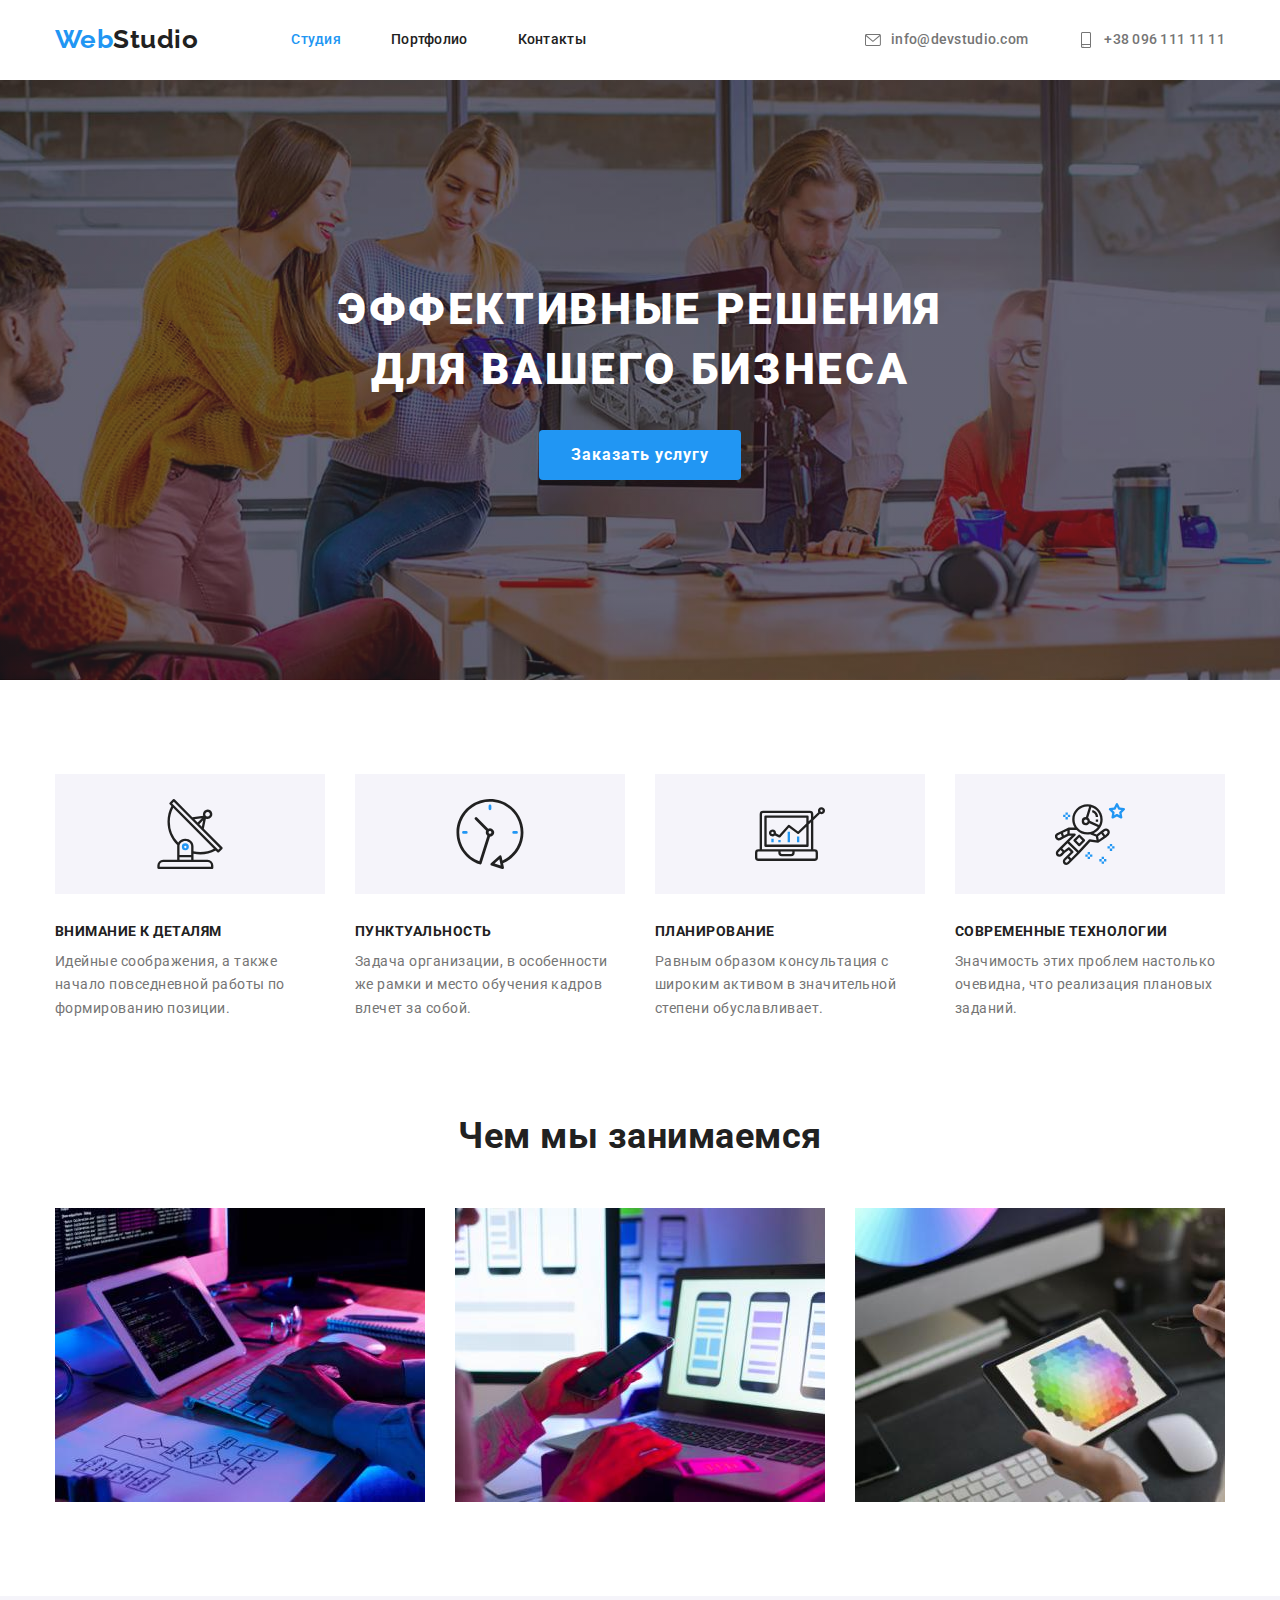
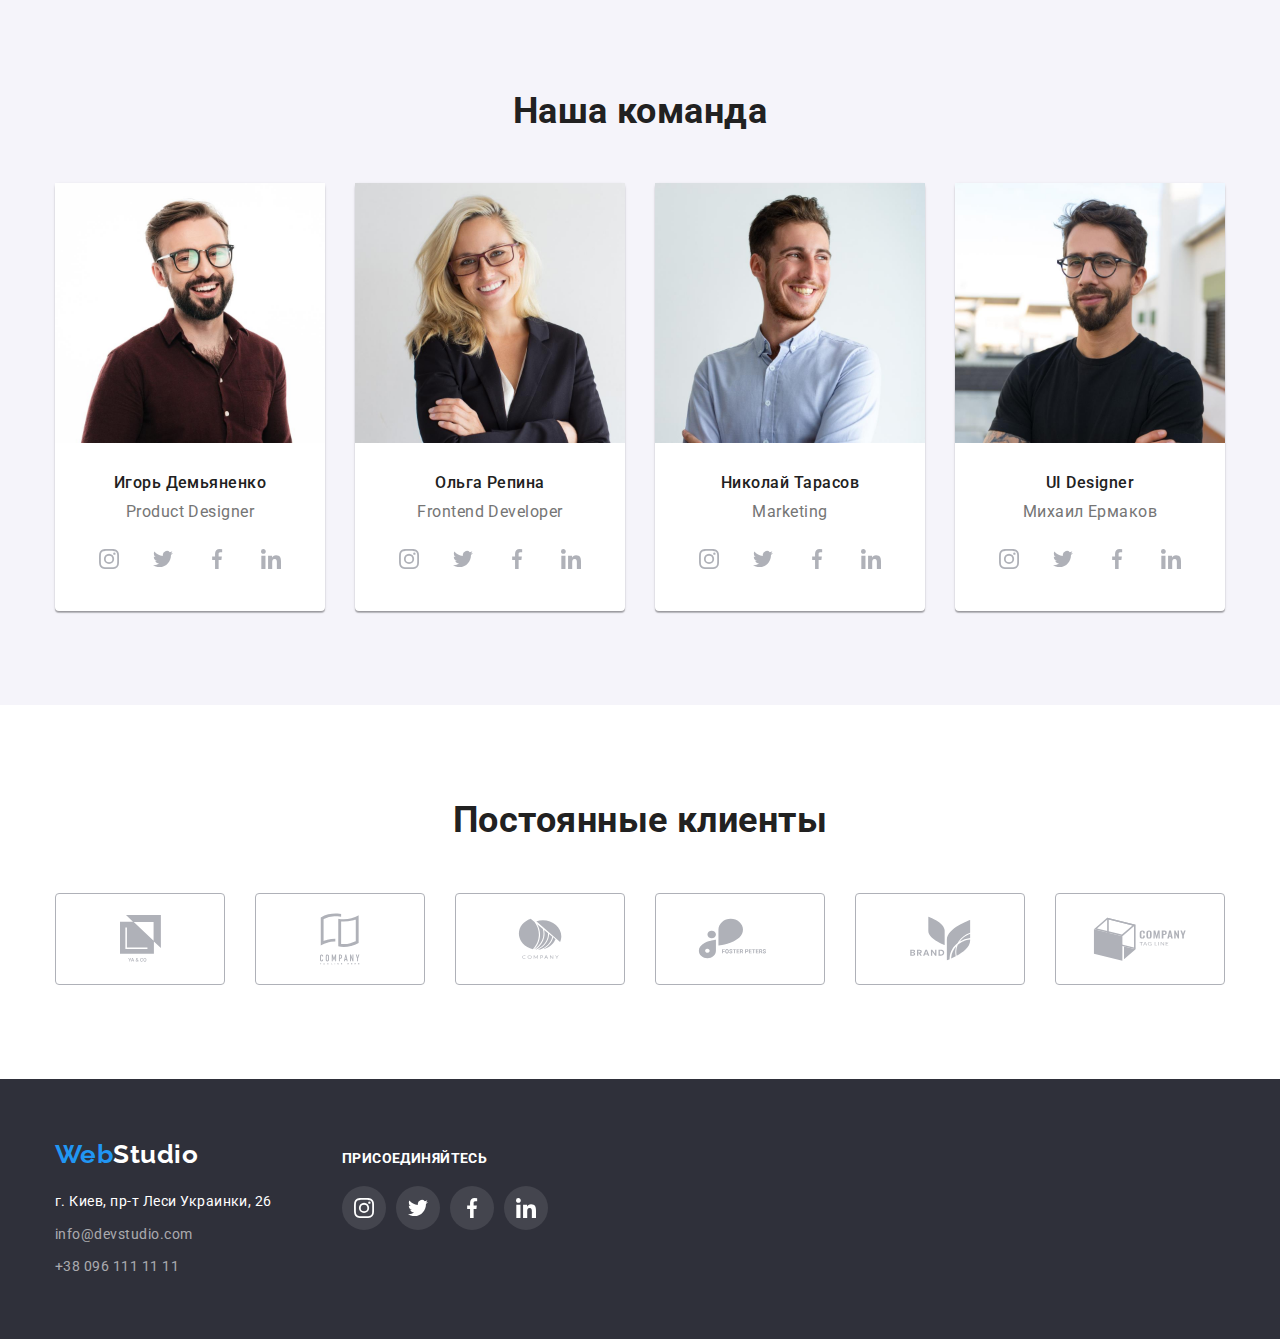
==== index.html @ 6e439dd7 "Added base files from prev. project" ====
<!DOCTYPE html>
<html lang="ru">
  <head>
    <meta charset="UTF-8" />
    <meta http-equiv="X-UA-Compatible" content="IE=edge" />
    <meta name="viewport" content="width=device-width, initial-scale=1.0" />
    <title>Студия</title>
    <link rel="preconnect" href="https://fonts.googleapis.com" />
    <link rel="preconnect" href="https://fonts.gstatic.com" crossorigin />
    <link
      href="https://fonts.googleapis.com/css2?family=Raleway:wght@700&family=Roboto:wght@400;500;700;900&display=swap"
      rel="stylesheet"
    />
    <link
      rel="stylesheet"
      href="https://cdnjs.cloudflare.com/ajax/libs/modern-normalize/1.1.0/modern-normalize.min.css"
    />
    <link rel="stylesheet" href="./css/styles.css" />
  </head>

  <body>
    <header class="header">
      <div class="container">
        <nav class="main-nav">
          <a href="#" class="logo link"><span>Web</span>Studio</a>
          <ul class="site-nav list">
            <li class="item">
              <a href="./index.html" class="current link">Студия</a>
            </li>
            <li class="item">
              <a href="./portfolio.html" class="link">Портфолио</a>
            </li>
            <li class="item"><a href="#" class="link">Контакты</a></li>
          </ul>
        </nav>
        <ul class="contacts list">
          <li class="item">
            <a href="mailto:info@devstudio.com" class="contact link">
              <svg class="icon-contact">
                <use href="./images/sprite.svg#envelope"></use>
              </svg>
              info@devstudio.com</a
            >
          </li>
          <li class="item">
            <a href="tel:+380961111111" class="contact link">
              <svg class="icon-contact">
                <use href="./images/sprite.svg#smartphone"></use>
              </svg>
              +38 096 111 11 11</a
            >
          </li>
        </ul>
      </div>
    </header>

    <main>
      <section class="section hero">
        <div class="overlay">
          <h1 class="section-title">Эффективные решения для вашего бизнеса</h1>
          <button type="button" class="button primary">Заказать услугу</button>
        </div>
      </section>

      <section class="section advantages">
        <div class="container">
          <h2 class="section-title visually-hidden">Наши преимущества</h2>
          <ul class="list">
            <li class="item">
              <div class="icon-bg">
                <svg class="icon-details" width="70" height="70">
                  <use href="./images/sprite.svg#antenna"></use>
                </svg>
              </div>
              <h3 class="title">Внимание к деталям</h3>
              <p class="text">
                Идейные соображения, а также начало повседневной работы по
                формированию позиции.
              </p>
            </li>
            <li class="item">
              <div class="icon-bg">
                <svg class="icon-timing" width="70" height="70">
                  <use href="./images/sprite.svg#clock"></use>
                </svg>
              </div>
              <h3 class="title">Пунктуальность</h3>
              <p class="text">
                Задача организации, в особенности же рамки и место обучения
                кадров влечет за собой.
              </p>
            </li>
            <li class="item">
              <div class="icon-bg">
                <svg class="icon-schedule" width="70" height="70">
                  <use href="./images/sprite.svg#diagram"></use>
                </svg>
              </div>
              <h3 class="title">Планирование</h3>
              <p class="text">
                Равным образом консультация с широким активом в значительной
                степени обуславливает.
              </p>
            </li>
            <li class="item">
              <div class="icon-bg">
                <svg class="icon-tothemoon" width="70" height="70">
                  <use href="./images/sprite.svg#astronaut"></use>
                </svg>
              </div>
              <h3 class="title">Современные технологии</h3>
              <p class="text">
                Значимость этих проблем настолько очевидна, что реализация
                плановых заданий.
              </p>
            </li>
          </ul>
        </div>
      </section>

      <section class="section what-we-do">
        <div class="container">
          <h2 class="section-title">Чем мы занимаемся</h2>
          <ul class="list">
            <li class="item">
              <img
                src="./images/wwd-box1.jpg"
                alt="Программирование"
                width="370"
              />
            </li>
            <li class="item">
              <img
                src="./images/wwd-box2.jpg"
                alt="Прототипирование"
                width="370"
              />
            </li>
            <li class="item">
              <img src="./images/wwd-box3.jpg" alt="Дизайн" width="370" />
            </li>
          </ul>
        </div>
      </section>

      <section class="section our-team">
        <div class="container">
          <h2 class="section-title">Наша команда</h2>
          <ul class="team-cards list">
            <li class="card item">
              <img
                src="./images/team-box1.jpg"
                alt="Игорь"
                width="270"
                class="card-img"
              />
              <div class="card-descr">
                <h3 class="title">Игорь Демьяненко</h3>
                <p class="text">Product Designer</p>
                <ul class="social-links list">
                  <li class="item">
                    <a href="#" class="link" aria-label="Instagram">
                      <svg class="icon-social" width="20" height="20">
                        <use href="./images/sprite.svg#instagram"></use>
                      </svg>
                    </a>
                  </li>
                  <li class="item">
                    <a href="#" class="link" aria-label="Twitter">
                      <svg class="icon-social" width="20" height="20">
                        <use href="./images/sprite.svg#twitter"></use>
                      </svg>
                    </a>
                  </li>
                  <li class="item">
                    <a href="#" class="link" aria-label="Facebook">
                      <svg class="icon-social" width="20" height="20">
                        <use href="./images/sprite.svg#facebook"></use>
                      </svg>
                    </a>
                  </li>
                  <li class="item">
                    <a href="#" class="link" aria-label="Linkedin">
                      <svg class="icon-social" width="20" height="20">
                        <use href="./images/sprite.svg#linkedin"></use>
                      </svg>
                    </a>
                  </li>
                </ul>
              </div>
            </li>
            <li class="card item">
              <img
                src="./images/team-box2.jpg"
                alt="Ольга"
                width="270"
                class="card-img"
              />
              <div class="card-descr">
                <h3 class="title">Ольга Репина</h3>
                <p class="text">Frontend Developer</p>
                <ul class="social-links list">
                  <li class="item">
                    <a href="#" class="link" aria-label="Instagram">
                      <svg class="icon-social" width="20" height="20">
                        <use href="./images/sprite.svg#instagram"></use>
                      </svg>
                    </a>
                  </li>
                  <li class="item">
                    <a href="#" class="link" aria-label="Twitter">
                      <svg class="icon-social" width="20" height="20">
                        <use href="./images/sprite.svg#twitter"></use>
                      </svg>
                    </a>
                  </li>
                  <li class="item">
                    <a href="#" class="link" aria-label="Facebook">
                      <svg class="icon-social" width="20" height="20">
                        <use href="./images/sprite.svg#facebook"></use>
                      </svg>
                    </a>
                  </li>
                  <li class="item">
                    <a href="#" class="link" aria-label="Linkedin">
                      <svg class="icon-social" width="20" height="20">
                        <use href="./images/sprite.svg#linkedin"></use>
                      </svg>
                    </a>
                  </li>
                </ul>
              </div>
            </li>
            <li class="card item">
              <img
                src="./images/team-box3.jpg"
                alt="Николай"
                width="270"
                class="card-img"
              />
              <div class="card-descr">
                <h3 class="title">Николай Тарасов</h3>
                <p class="text">Marketing</p>
                <ul class="social-links list">
                  <li class="item">
                    <a href="#" class="link" aria-label="Instagram">
                      <svg class="icon-social" width="20" height="20">
                        <use href="./images/sprite.svg#instagram"></use>
                      </svg>
                    </a>
                  </li>
                  <li class="item">
                    <a href="#" class="link" aria-label="Twitter">
                      <svg class="icon-social" width="20" height="20">
                        <use href="./images/sprite.svg#twitter"></use>
                      </svg>
                    </a>
                  </li>
                  <li class="item">
                    <a href="#" class="link" aria-label="Facebook">
                      <svg class="icon-social" width="20" height="20">
                        <use href="./images/sprite.svg#facebook"></use>
                      </svg>
                    </a>
                  </li>
                  <li class="item">
                    <a href="#" class="link" aria-label="Linkedin">
                      <svg class="icon-social" width="20" height="20">
                        <use href="./images/sprite.svg#linkedin"></use>
                      </svg>
                    </a>
                  </li>
                </ul>
              </div>
            </li>
            <li class="card item">
              <img
                src="./images/team-box4.jpg"
                alt="Михаил"
                width="270"
                class="card-img"
              />
              <div class="card-descr">
                <h3 class="title">UI Designer</h3>
                <p class="text">Михаил Ермаков</p>
                <ul class="social-links list">
                  <li class="item">
                    <a href="#" class="link" aria-label="Instagram">
                      <svg class="icon-social" width="20" height="20">
                        <use href="./images/sprite.svg#instagram"></use>
                      </svg>
                    </a>
                  </li>
                  <li class="item">
                    <a href="#" class="link" aria-label="Twitter">
                      <svg class="icon-social" width="20" height="20">
                        <use href="./images/sprite.svg#twitter"></use>
                      </svg>
                    </a>
                  </li>
                  <li class="item">
                    <a href="#" class="link" aria-label="Facebook">
                      <svg class="icon-social" width="20" height="20">
                        <use href="./images/sprite.svg#facebook"></use>
                      </svg>
                    </a>
                  </li>
                  <li class="item">
                    <a href="#" class="link" aria-label="Linkedin">
                      <svg class="icon-social" width="20" height="20">
                        <use href="./images/sprite.svg#linkedin"></use>
                      </svg>
                    </a>
                  </li>
                </ul>
              </div>
            </li>
          </ul>
        </div>
      </section>

      <section class="section regular">
        <div class="container">
          <h2 class="section-title">Постоянные клиенты</h2>
          <ul class="clients list">
            <li class="item client">
              <a href="#" class="link">
                <svg class="icon-client" width="41" height="47">
                  <use href="./images/sprite.svg#cli1"></use>
                </svg>
              </a>
            </li>
            <li class="item client">
              <a href="#" class="link">
                <svg class="icon-client" width="40" height="52">
                  <use href="./images/sprite.svg#cli2"></use>
                </svg>
              </a>
            </li>
            <li class="item client">
              <a href="#" class="link">
                <svg class="icon-client" width="44" height="41">
                  <use href="./images/sprite.svg#cli3"></use>
                </svg>
              </a>
            </li>
            <li class="item client">
              <a href="#" class="link">
                <svg class="icon-client" width="85" height="41">
                  <use href="./images/sprite.svg#cli4"></use>
                </svg>
              </a>
            </li>
            <li class="item client">
              <a href="#" class="link">
                <svg class="icon-client" width="63" height="45">
                  <use href="./images/sprite.svg#cli5"></use>
                </svg>
              </a>
            </li>
            <li class="item client">
              <a href="#" class="link">
                <svg class="icon-client" width="94" height="44">
                  <use href="./images/sprite.svg#cli6"></use>
                </svg>
              </a>
            </li>
          </ul>
        </div>
      </section>
    </main>

    <footer class="footer">
      <div class="container">
        <div class="info-block">
          <a href="./index.html" class="logo link"><span>Web</span>Studio</a>
          <ul class="contacts list">
            <li>
              <address class="address">г. Киев, пр-т Леси Украинки, 26</address>
            </li>
            <li>
              <a href="mailto:info@devstudio.com" class="contact link"
                >info@devstudio.com</a
              >
            </li>
            <li>
              <a href="tel:+380961111111" class="contact link"
                >+38 096 111 11 11</a
              >
            </li>
          </ul>
        </div>
        <div class="join-us">
          <b class="text">присоединяйтесь</b>
          <ul class="social-links list">
            <li class="item">
              <a href="#" class="link" aria-label="Instagram">
                <svg class="icon-social" width="20" height="20">
                  <use href="./images/sprite.svg#instagram"></use>
                </svg>
              </a>
            </li>
            <li class="item">
              <a href="#" class="link" aria-label="Twitter">
                <svg class="icon-social" width="20" height="20">
                  <use href="./images/sprite.svg#twitter"></use>
                </svg>
              </a>
            </li>
            <li class="item">
              <a href="#" class="link" aria-label="Facebook">
                <svg class="icon-social" width="20" height="20">
                  <use href="./images/sprite.svg#facebook"></use>
                </svg>
              </a>
            </li>
            <li class="item">
              <a href="#" class="link" aria-label="Linkedin">
                <svg class="icon-social" width="20" height="20">
                  <use href="./images/sprite.svg#linkedin"></use>
                </svg>
              </a>
            </li>
          </ul>
        </div>
      </div>
    </footer>
  </body>
</html>
---- css/styles.css ----
:root {
  --primary-text-color: #757575;
  --secondary-text-color: #212121;
  --accent: #2196f3;
  --lighter: #ffffff;
  --footer-links-lighter: rgba(255, 255, 255, 0.6);
  --bg-dark: #2f303a;
  --bg-secondary: #f5f4fa;
  --header-border-low: #ececec;
  --product-card-border: #eeeeee;
  --icon-fill: #afb1b8;
  --footer-social: rgba(255, 255, 255, 0.1);
}

body {
  background-color: var(--lighter);
  color: var(--primary-text-color);

  font-family: "Roboto", sans-serif;
  letter-spacing: 0.03em;
}

/* Negating basic tag effects */

.list {
  padding: 0;
  margin: 0;
  list-style: none;
}

.link {
  text-decoration: none;
}

address {
  font-style: normal;
}

/* Content container */

.container {
  width: 1200px;
  margin: 0 auto;
  padding-right: 15px;
  padding-left: 15px;
}

/* Nav */

.site-nav .link {
  color: var(--secondary-text-color);
}

.site-nav .link.current,
.site-nav .link:hover,
.site-nav .link:focus,
.contacts .contact.link:hover,
.contacts .contact.link:focus,
.contacts .contact.link:hover .icon-contact,
.contacts .contact.link:focus .icon-contact {
  color: var(--accent);
  fill: var(--accent);
}

.contacts .link {
  color: inherit;
}

/* Header */

.header .container {
  display: flex;

  padding-top: 0;
  padding-bottom: 0;
}

.header.no-hero {
  border-bottom: 1px solid var(--header-border-low);
}

.header .container .list {
  margin: 0;
}

.main-nav,
.site-nav,
.header .contacts.list {
  display: flex;
  align-items: center;
}

.header .contacts.list {
  margin-left: auto;
}

.site-nav .item:not(:last-child),
.contacts .item:not(:last-child) {
  margin-right: 50px;
}

.logo {
  display: block;

  color: var(--secondary-text-color);

  font-family: "Raleway", sans-serif;
  font-weight: 700;
  font-size: 26px;
  line-height: 1.2;
}

.logo > span {
  color: var(--accent);
}

.header .logo {
  margin-right: 93px;
}

.site-nav .link,
.header .contact.link {
  display: inline-flex;

  padding-top: 32px;
  padding-bottom: 32px;

  font-weight: 500;
  font-size: 14px;
  line-height: 1.14;
  letter-spacing: 0.02em;
}

.header .icon-contact {
  fill: var(--primary-text-color);
  width: 16px;
  height: 16px;
  margin-right: 10px;
}

/* Buttons */

.button {
  box-sizing: inherit;
  display: inline-block;
  cursor: pointer;

  border: 1px solid transparent;
  border-radius: 4px;

  font-family: inherit;
}

.button.primary,
.products .button.secondary:hover,
.products .button.secondary:focus {
  color: var(--lighter);
  background-color: var(--accent);
}

.button.secondary {
  color: var(--secondary-text-color);
  background-color: var(--bg-secondary);
}

/* Sections */

.section {
  padding-top: 94px;
  padding-bottom: 94px;
}

.section-title {
  margin: 0 auto 50px;

  color: var(--secondary-text-color);

  font-weight: 700;
  font-size: 36px;
  line-height: 1.2;
  text-align: center;
}

.visually-hidden {
  visibility: none;

  position: absolute;
  clip: rect(0 0 0 0);
  width: 1px;
  height: 1px;
  margin: -1px;
}

.list .title {
  color: var(--secondary-text-color);
}

/* Hero section */

.hero {
  text-align: center;
  padding: 200px 0;
}

.overlay {
  max-width: 1600px;
  max-height: 600px;
  margin: -200px auto;
  padding: inherit;
  background-image: linear-gradient(
      to right,
      rgba(47, 48, 58, 0.4),
      rgba(47, 48, 58, 0.4)
    ),
    url(../images/hero-bg.jpg);
  background-size: cover;
  background-repeat: no-repeat;
  background-position: center;
}

.hero .button.primary {
  min-width: 200px;
  padding: 10px 32px;

  border: none;

  font-weight: 700;
  font-size: 16px;
  line-height: 1.87;
  letter-spacing: 0.06em;
}

.hero .section-title {
  margin-bottom: 30px;
  width: 696px;

  font-weight: 900;
  font-size: 44px;
  line-height: 1.36;
  letter-spacing: 0.06em;
  text-transform: uppercase;

  color: var(--lighter);
}

/* Advantages section */

.advantages .list {
  display: flex;
}

.advantages .list .item {
  display: block;
  width: calc((100% - 3 * 30px) / 4);
  margin-right: 30px;
}

.advantages .list .item:last-child {
  margin-right: 0;
}

.advantages .icon-bg {
  display: flex;
  width: 270px;
  height: 120px;
  margin-bottom: 30px;
  justify-content: center;
  align-items: center;
  background-color: var(--bg-secondary);
}

.advantages .title {
  margin: 0 auto 10px;

  font-weight: 700;
  font-size: 14px;
  line-height: 1.14;

  text-transform: uppercase;
}

.advantages .text {
  margin: 0 auto;

  font-size: 14px;
  line-height: 1.7;
}

/* What we do section */

.section.what-we-do {
  padding-top: 0;
}

.what-we-do .list {
  display: flex;
}

.what-we-do .list .item {
  display: block;
  width: calc((100% - 2 * 30px) / 3);
  margin-right: 30px;
}

.what-we-do .list .item:last-child {
  margin-right: 0;
}

.list .item > img {
  display: block;
}

.our-team .team-cards {
  display: flex;
}

.our-team .card.item {
  display: block;
  width: calc((100% - 3 * 30px) / 4);
  margin-right: 30px;
}

.our-team .card-descr {
  text-align: center;
  padding-top: 30px;
  padding-bottom: 30px;
}

.team-cards .title {
  margin-top: 0;
  margin-bottom: 10px;

  font-weight: 500;
  font-size: 16px;
  line-height: 1.19;
}

.team-cards .text {
  margin-top: 0;
  margin-bottom: 16px;

  font-size: 16px;
  line-height: 1.19;
}

.team-cards .card {
  display: block;
  border-radius: 4px;
  box-shadow: 0px 1px 3px rgba(0, 0, 0, 0.12), 0px 1px 1px rgba(0, 0, 0, 0.14),
    0px 2px 1px rgba(0, 0, 0, 0.2);

  background-color: var(--lighter);
}

.social-links.list,
.clients.list {
  display: flex;
  justify-content: center;
}

.social-links.list .item {
  border-radius: 50%;
  margin-right: 10px;
}

.social-links.list .item:last-child,
.clients.list .item:last-child {
  margin-right: 0;
}

.social-links .link {
  display: block;
  border-radius: 50%;
  padding: 12px;
  width: 44px;
  height: 44px;
}

.social-links .icon-social {
  fill: var(--icon-fill);
}

.social-links .item:hover,
.social-links .link:focus,
.social-links .item:hover .icon-social,
.social-links .link:focus .icon-social {
  background-color: var(--accent);
  fill: var(--lighter);
}

/* Regular clients section */

/* list properties defined in prev section */

.clients.list .item {
  margin-right: 30px;
}

.regular .item {
  width: 170px;
  height: 92px;
}

.regular .link {
  display: flex;
  justify-content: center;
  align-items: center;
  width: inherit;
  height: inherit;
  border: 1px solid var(--icon-fill);
  border-radius: 4px;
}

.regular .icon-client {
  fill: var(--icon-fill);
}

.regular .link:hover,
.regular .link:focus,
.regular .link:hover .icon-client,
.regular .link:focus .icon-client {
  border-color: var(--accent);
  fill: var(--accent);
}

/* Portfolio page */

/* Portfolio Gallery */

.products .button.primary,
.products .button.secondary {
  font-weight: 500;
  font-size: 16px;
  line-height: 1.6;
}

.view-switch.list {
  display: flex;
  justify-content: center;
  margin-bottom: 50px;
}

.product-type .button {
  display: block;
  margin-right: 8px;
  padding: 6px 22px;
}

.product-cards {
  display: flex;
  flex-wrap: wrap;
}

.product-cards .card {
  width: calc((100% - 60px) / 3);
  margin-right: 30px;
  margin-bottom: 30px;
}

.product-cards .card:nth-child(3n) {
  margin-right: 0;
}

.product-cards .card:nth-last-child(-n + 3) {
  margin-bottom: 0;
}

.product-cards .link {
  display: block;
  color: inherit;
}

.product-cards .link:hover,
.product-cards .link:focus {
  box-shadow: 0px 1px 1px rgba(0, 0, 0, 0.12), 0px 4px 4px rgba(0, 0, 0, 0.06),
    1px 4px 6px rgba(0, 0, 0, 0.16);
}

.product-cards .card-img {
  display: block;
}

.product-cards .card-descr {
  padding: 20px 24px;

  border: 1px solid var(--product-card-border);
  border-top: none;
}

.product-cards .title {
  margin: 0;

  font-weight: 700;
  font-size: 18px;
  line-height: 2;
  letter-spacing: 0.06em;
}

.product-cards .text {
  margin: 0;

  font-weight: inherit;
  font-size: 16px;
  line-height: 1.9;
  letter-spacing: 0.03em;
}

/* Background decoration (Studio Page hero) +footer */

.hero,
.footer {
  background-color: var(--bg-dark);
}

.our-team {
  background-color: var(--bg-secondary);
}

/* Footer */

.footer {
  padding: 60px 15px 60px 15px;
}

.footer .container {
  display: flex;
  align-items: baseline;
}

.footer .info-block {
  margin-right: 70px;
}

.footer .logo {
  color: var(--lighter);

  margin-bottom: 20px;
}

.footer .address {
  color: var(--lighter);

  margin-bottom: 9px;

  font-size: 14px;
  line-height: 1.7;
}

.footer .contact.link {
  color: var(--footer-links-lighter);

  display: block;
  margin-bottom: 9px;

  font-weight: 400;
  font-size: 14px;
  line-height: 1.7;
}

.footer .contacts > li:last-child > a {
  margin-bottom: 0;
}

.join-us .text {
  display: inline-block;
  margin-bottom: 20px;

  color: var(--lighter);

  font-size: 14px;
  font-weight: 700;
  line-height: 1.14;
  letter-spacing: 0.03em;
  text-transform: uppercase;
}

.join-us .social-links .link {
  background-color: var(--footer-social);
}

.join-us .social-links .icon-social {
  background-color: none;
  fill: var(--lighter);
}

.join-us .social-links .link:hover,
.join-us .social-links .link:focus {
  background-color: var(--accent);
}
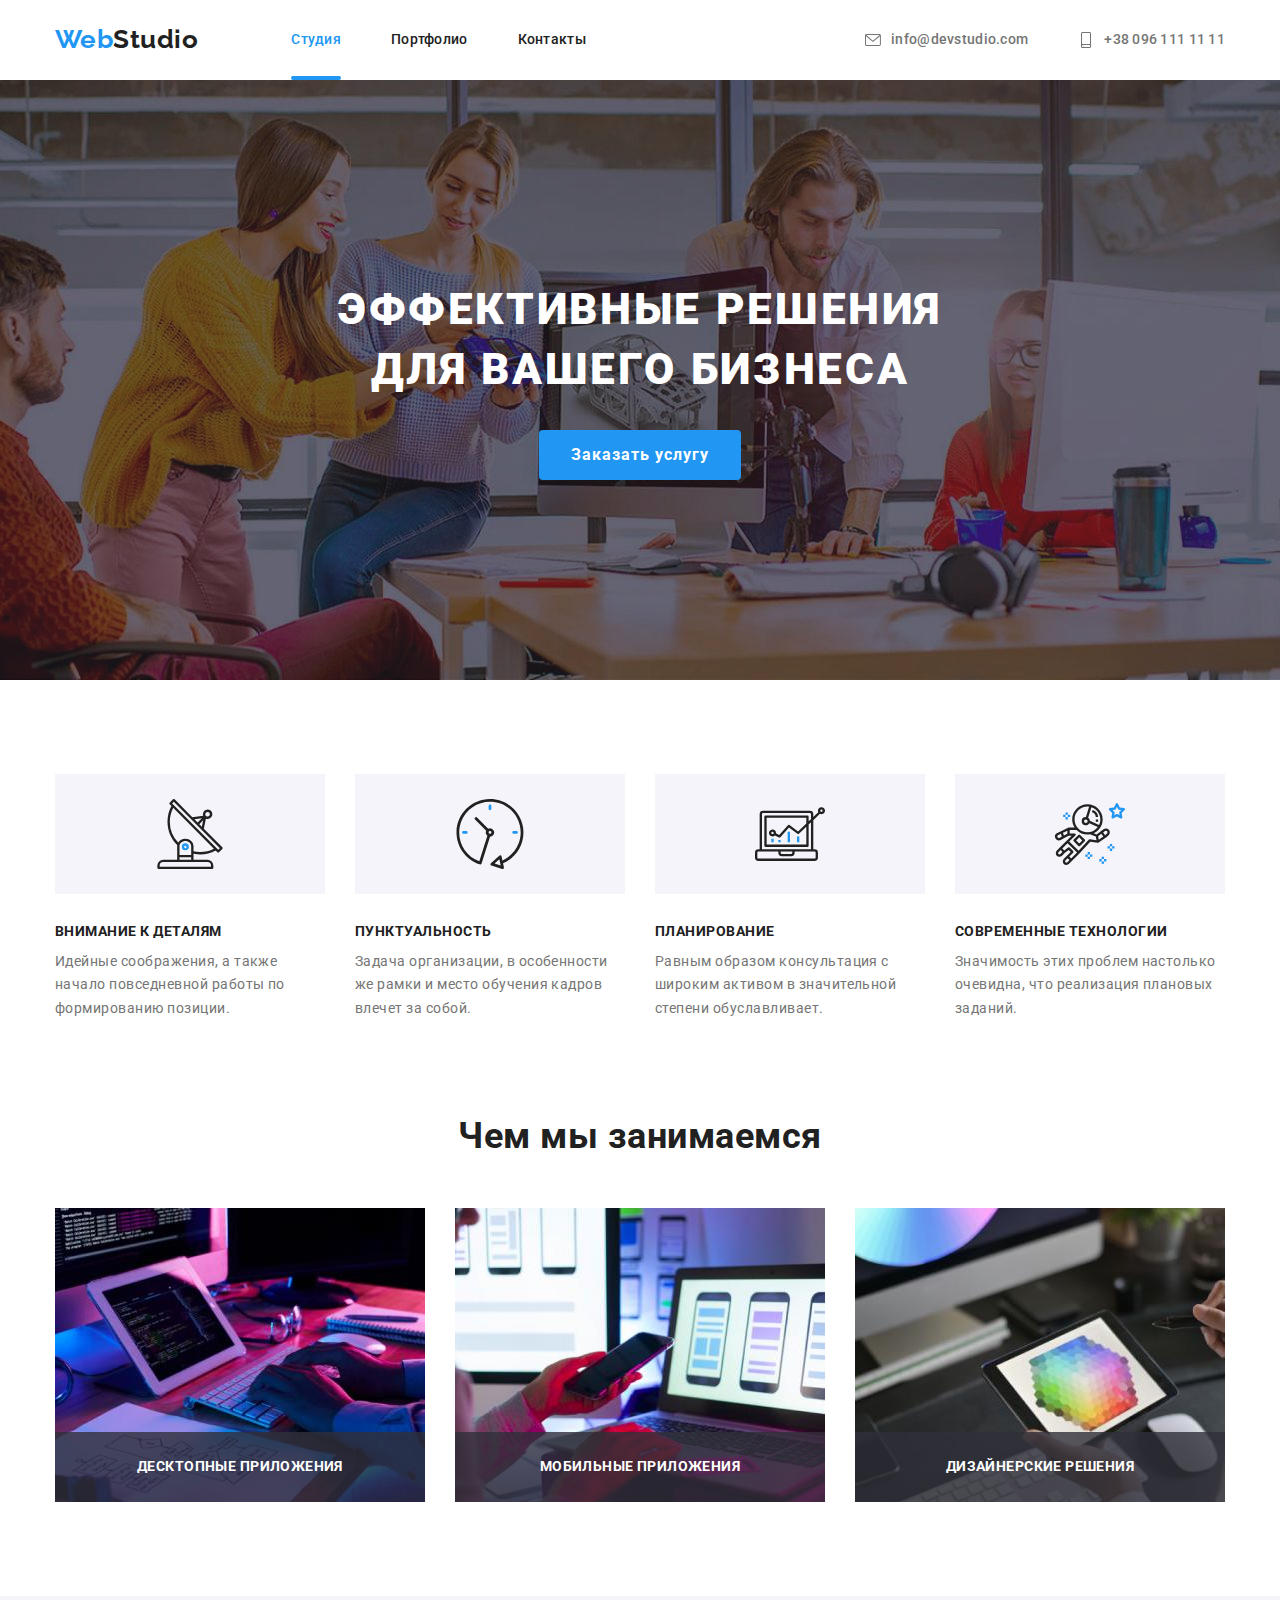
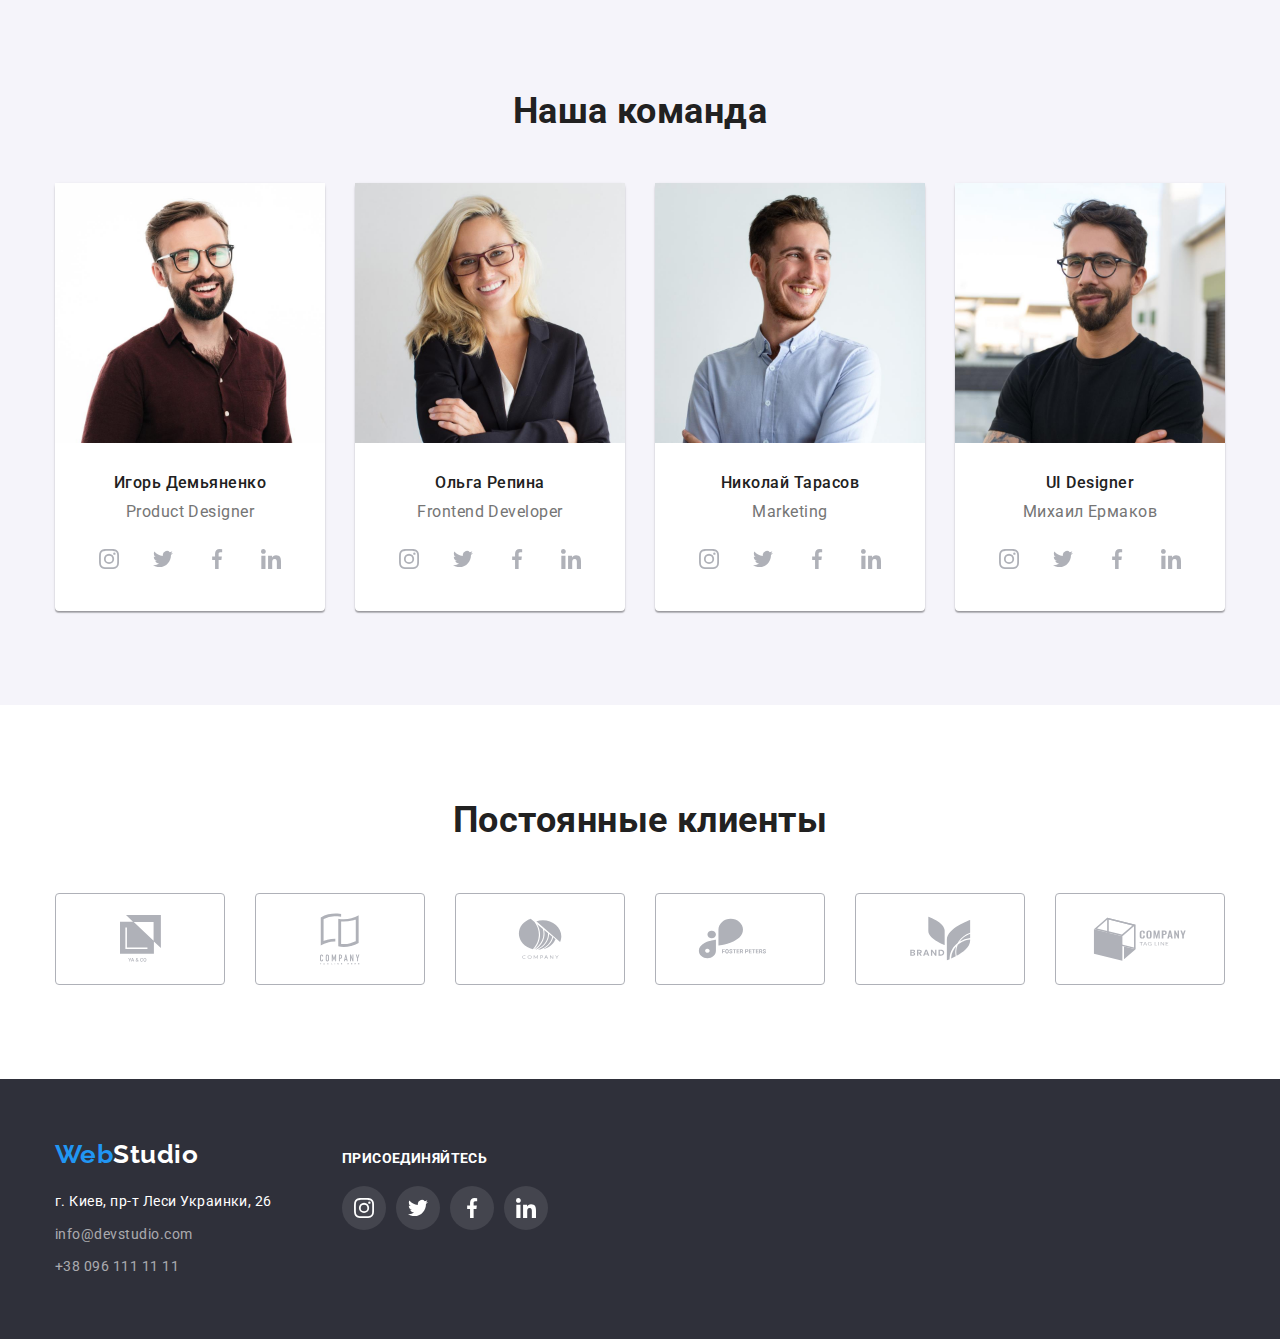
==== commit 81c74a62: "Added products overlay" ====
--- a/index.html
+++ b/index.html
@@ -123,21 +123,37 @@
           <h2 class="section-title">Чем мы занимаемся</h2>
           <ul class="list">
             <li class="item">
-              <img
-                src="./images/wwd-box1.jpg"
-                alt="Программирование"
-                width="370"
-              />
-            </li>
-            <li class="item">
-              <img
-                src="./images/wwd-box2.jpg"
-                alt="Прототипирование"
-                width="370"
-              />
-            </li>
-            <li class="item">
-              <img src="./images/wwd-box3.jpg" alt="Дизайн" width="370" />
+              <div class="product-thumb">
+                <img
+                  src="./images/wwd-box1.jpg"
+                  alt="Программирование"
+                  width="370"
+                  class="card-img"
+                />
+                <p class="text">Десктопные приложения</p>
+              </div>
+            </li>
+            <li class="item">
+              <div class="product-thumb">
+                <img
+                  src="./images/wwd-box2.jpg"
+                  alt="Прототипирование"
+                  width="370"
+                  class="card-img"
+                />
+                <p class="text">Мобильные приложения</p>
+              </div>
+            </li>
+            <li class="item">
+              <div class="product-thumb">
+                <img
+                  src="./images/wwd-box3.jpg"
+                  alt="Дизайн"
+                  width="370"
+                  class="card-img"
+                />
+                <p class="text">Дизайнерские решения</p>
+              </div>
             </li>
           </ul>
         </div>
--- a/css/styles.css
+++ b/css/styles.css
@@ -60,6 +60,23 @@
 .contacts .contact.link:focus .icon-contact {
   color: var(--accent);
   fill: var(--accent);
+}
+
+.site-nav .link.current {
+  position: relative;
+}
+
+.site-nav .link.current::after {
+  position: absolute;
+
+  content: "";
+  bottom: 0;
+  left: 0;
+  height: 4px;
+  width: 100%;
+
+  border-radius: 2px;
+  background-color: var(--accent);
 }
 
 .contacts .link {
@@ -297,7 +314,6 @@
 }
 
 .what-we-do .list .item {
-  display: block;
   width: calc((100% - 2 * 30px) / 3);
   margin-right: 30px;
 }
@@ -306,8 +322,30 @@
   margin-right: 0;
 }
 
-.list .item > img {
-  display: block;
+.item .product-thumb {
+  position: relative;
+  display: block;
+}
+
+.product-thumb .text {
+  position: absolute;
+  display: flex;
+
+  justify-content: center;
+  align-items: center;
+  bottom: 0;
+  width: 100%;
+  height: 70px;
+  margin: 0;
+
+  font-weight: 700;
+  font-size: 14px;
+  line-height: 1.14;
+  letter-spacing: 0.03em;
+  text-transform: uppercase;
+
+  background-color: rgba(47, 48, 58, 0.8);
+  color: var(--lighter);
 }
 
 .our-team .team-cards {
@@ -476,7 +514,7 @@
     1px 4px 6px rgba(0, 0, 0, 0.16);
 }
 
-.product-cards .card-img {
+.card-img {
   display: block;
 }
 
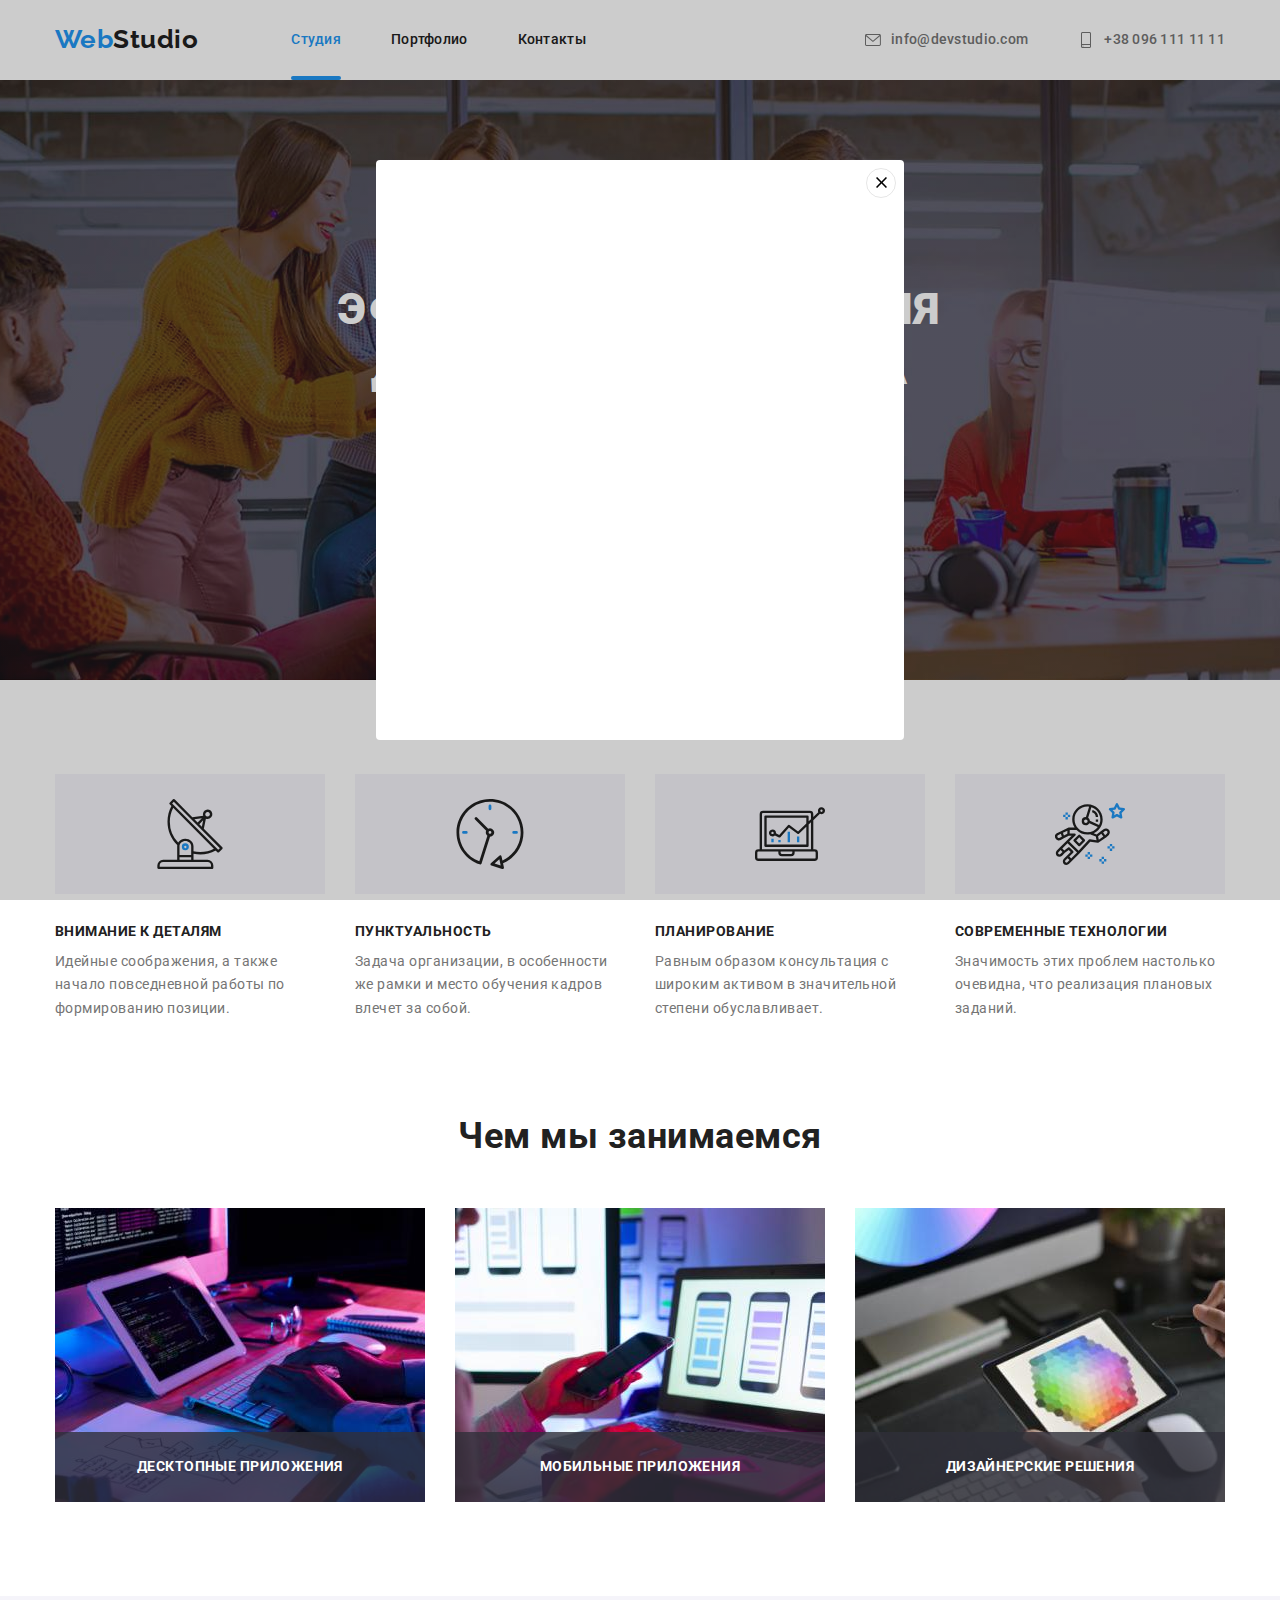
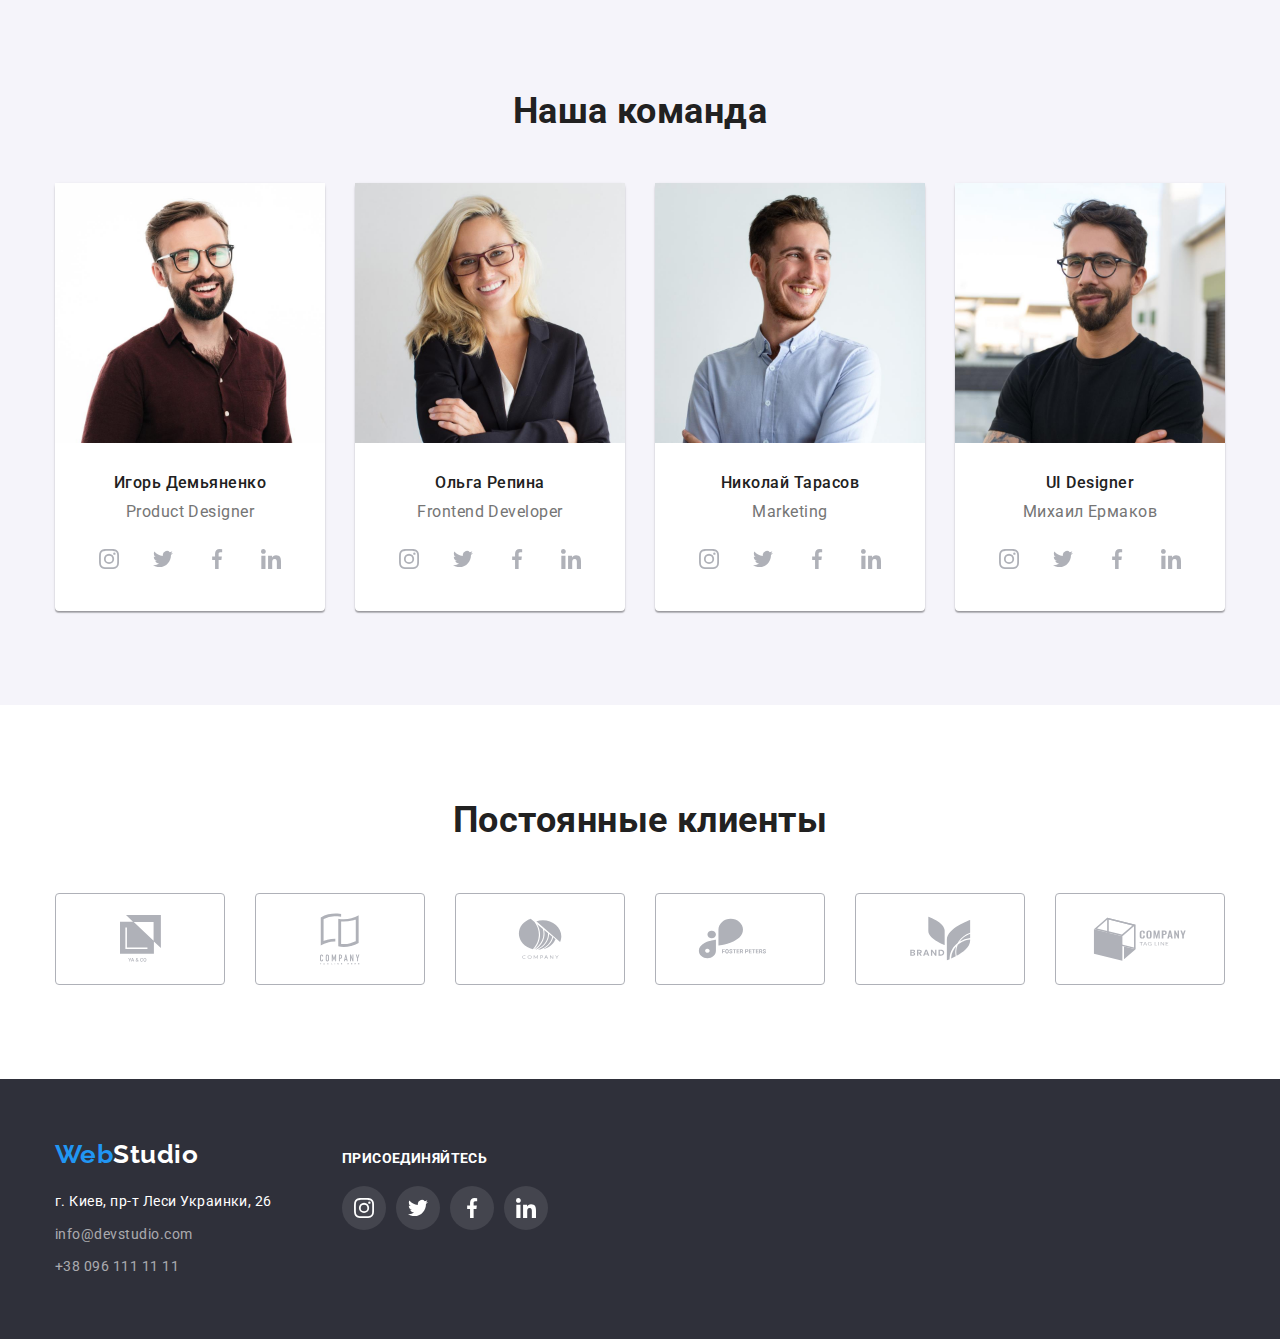
==== commit 26c85a46: "Added modal window" ====
--- a/index.html
+++ b/index.html
@@ -441,5 +441,12 @@
         </div>
       </div>
     </footer>
+    <div class="backdrop">
+      <div class="modal">
+        <svg class="icon-close" width="30" height="30">
+          <use href="./images/sprite.svg#modal-close"></use>
+        </svg>
+      </div>
+    </div>
   </body>
 </html>
--- a/css/styles.css
+++ b/css/styles.css
@@ -625,3 +625,34 @@
 .join-us .social-links .link:focus {
   background-color: var(--accent);
 }
+
+/* Backdrop modal window */
+.backdrop {
+  position: fixed;
+
+  top: 0;
+  left: 0;
+  width: 100%;
+  height: 100%;
+
+  background-color: rgba(0, 0, 0, 0.2);
+}
+
+.modal {
+  position: absolute;
+  display: flex;
+  justify-content: flex-end;
+  padding: 8px;
+
+  min-width: 528px;
+  min-height: 580px;
+  top: 50%;
+  left: 50%;
+  transform: translate(-50%, -50%);
+  border-radius: 4px;
+
+  background-color: var(--lighter);
+}
+
+.modal .icon-close {
+}
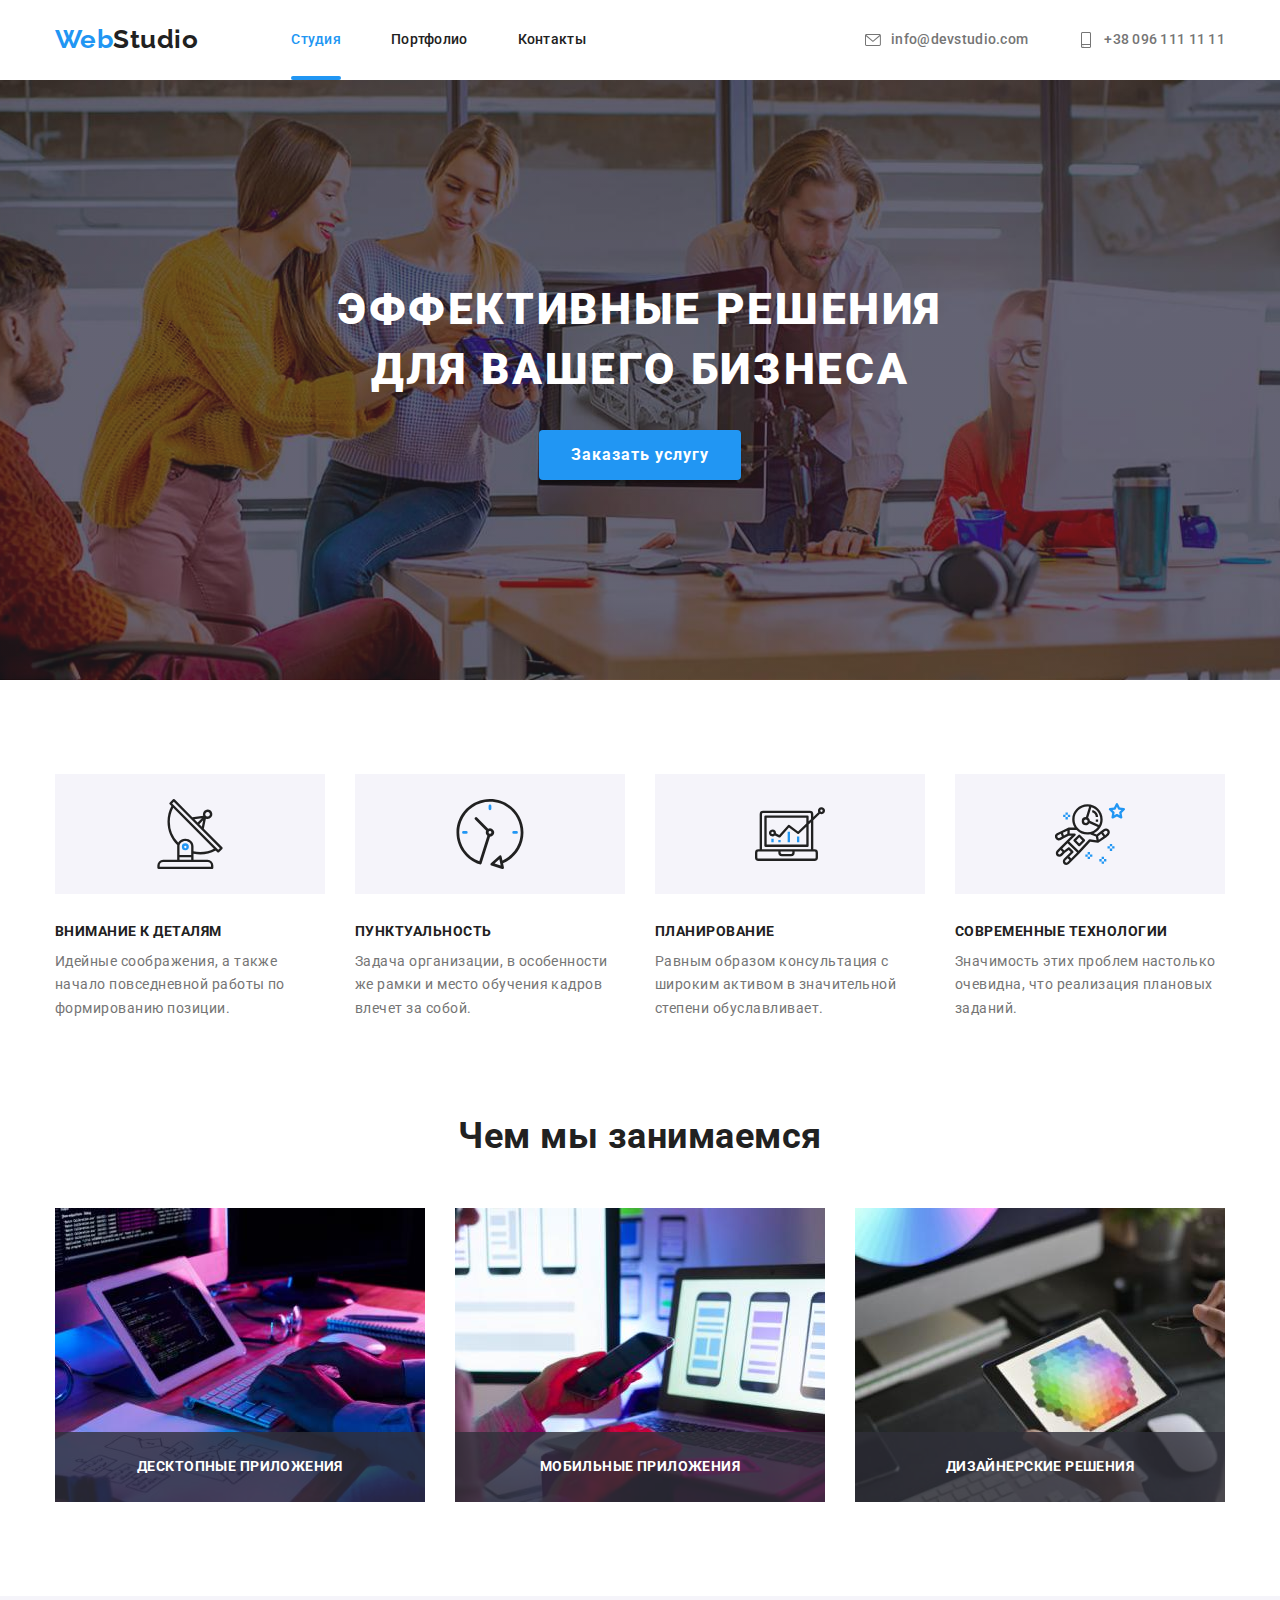
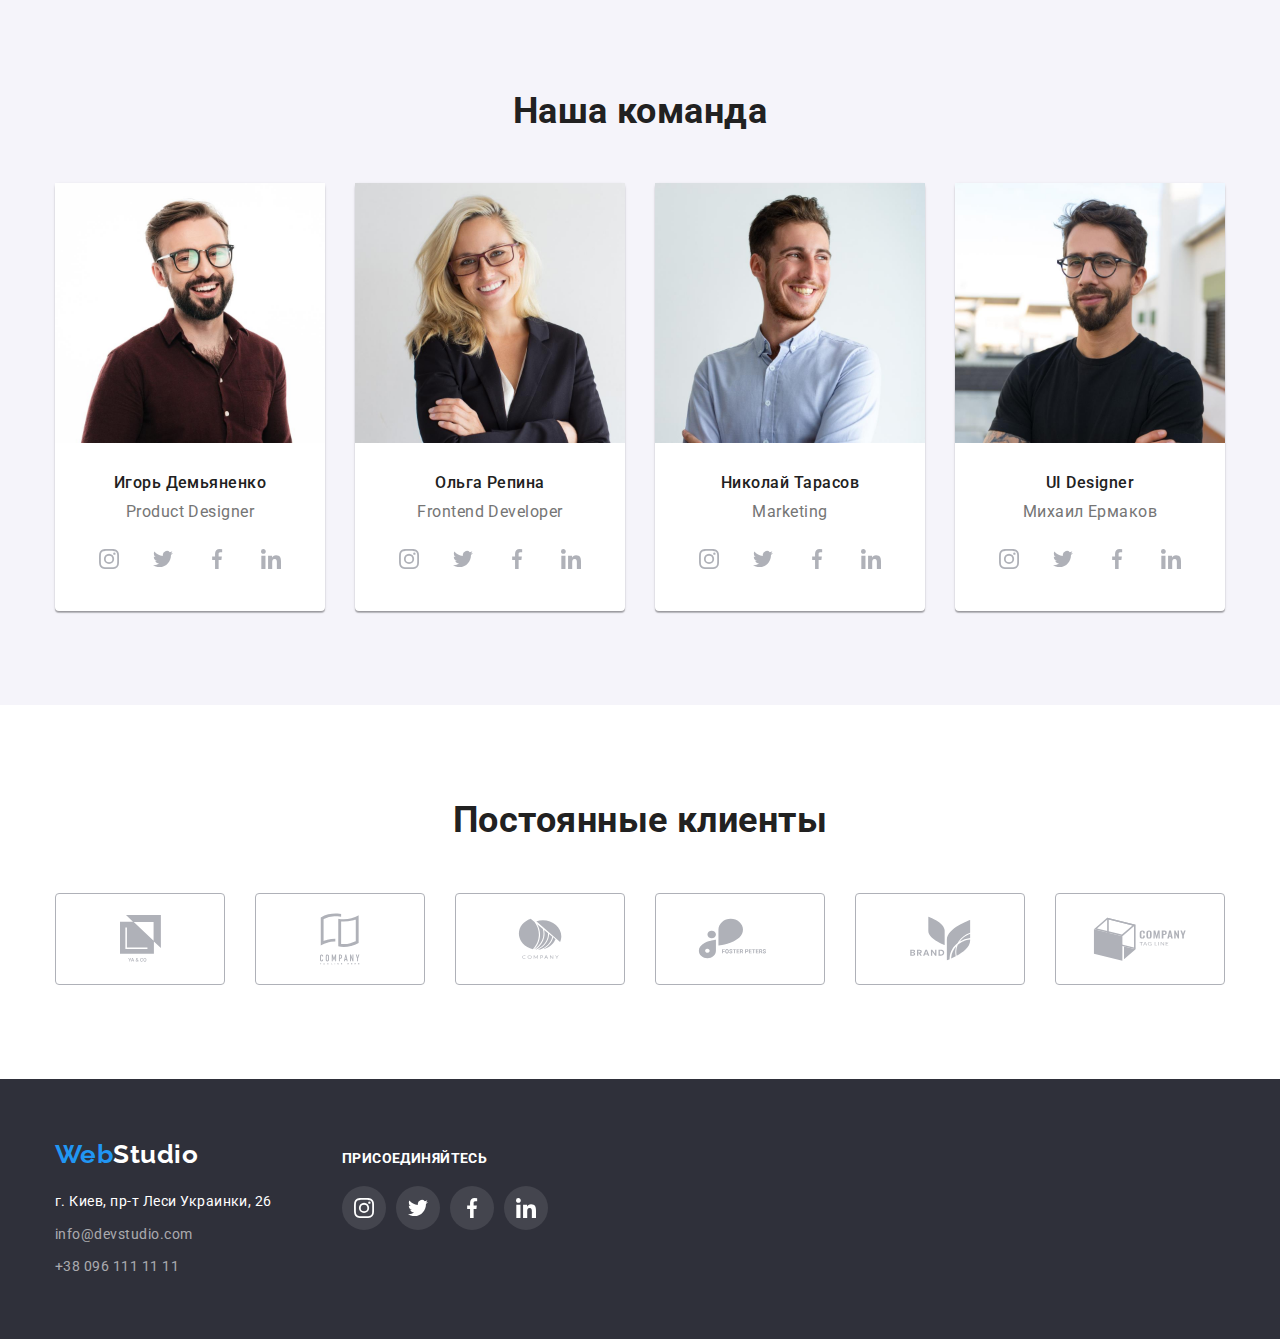
==== commit b87f625b: "Added animations + transitions" ====
--- a/index.html
+++ b/index.html
@@ -58,7 +58,9 @@
       <section class="section hero">
         <div class="overlay">
           <h1 class="section-title">Эффективные решения для вашего бизнеса</h1>
-          <button type="button" class="button primary">Заказать услугу</button>
+          <button type="button" class="button primary" data-modal-open>
+            Заказать услугу
+          </button>
         </div>
       </section>
 
@@ -441,12 +443,15 @@
         </div>
       </div>
     </footer>
-    <div class="backdrop">
+    <div class="backdrop is-hidden" data-modal>
       <div class="modal">
-        <svg class="icon-close" width="30" height="30">
-          <use href="./images/sprite.svg#modal-close"></use>
-        </svg>
+        <a href="#" class="icon-close" data-modal-close>
+          <svg width="30" height="30">
+            <use href="./images/sprite.svg#modal-close"></use>
+          </svg>
+        </a>
       </div>
     </div>
+    <script src="./js/modal.js"></script>
   </body>
 </html>
--- a/css/styles.css
+++ b/css/styles.css
@@ -36,6 +36,29 @@
   font-style: normal;
 }
 
+/* Adding animations to elements */
+
+.button,
+.link {
+  transition: color 250ms cubic-bezier(0.1, 0.7, 1, 0.1);
+}
+
+.products .button.secondary,
+.product-cards .link {
+  transition: box-shadow 250ms cubic-bezier(0.1, 0.7, 1, 0.1);
+}
+
+.social-links .link,
+.products .button.secondary {
+  transition: background 250ms cubic-bezier(0.1, 0.7, 1, 0.1);
+}
+
+.icon-contact,
+.icon-client,
+.icon-social {
+  transition: fill 250ms cubic-bezier(0.1, 0.7, 1, 0.1);
+}
+
 /* Content container */
 
 .container {
@@ -173,6 +196,8 @@
 .products .button.secondary:focus {
   color: var(--lighter);
   background-color: var(--accent);
+  box-shadow: 0px 3px 1px rgba(0, 0, 0, 0.1), 0px 1px 2px rgba(0, 0, 0, 0.08),
+    0px 2px 2px rgba(0, 0, 0, 0.12);
 }
 
 .button.secondary {
@@ -418,11 +443,13 @@
   fill: var(--icon-fill);
 }
 
-.social-links .item:hover,
-.social-links .link:focus,
-.social-links .item:hover .icon-social,
+.social-links .link:hover,
+.social-links .link:focus {
+  background-color: var(--accent);
+}
+
+.social-links .link:hover .icon-social,
 .social-links .link:focus .icon-social {
-  background-color: var(--accent);
   fill: var(--lighter);
 }
 
@@ -508,39 +535,72 @@
   color: inherit;
 }
 
+.card-img {
+  display: block;
+}
+
+.card .card-thumb {
+  position: relative;
+  display: block;
+  overflow: hidden;
+}
+
+.card-thumb .text {
+  position: absolute;
+
+  bottom: -100%;
+  padding: 63px 24px;
+
+  width: 100%;
+  height: 100%;
+  margin: 0;
+
+  font-size: 18px;
+  line-height: 1.56;
+  letter-spacing: 0.03em;
+
+  background-color: rgba(33, 150, 243, 0.9);
+  color: var(--lighter);
+
+  transition: 250ms;
+  transition-property: all;
+  transition-timing-function: cubic-bezier(0.1, 0.7, 1, 0.1);
+}
+
+.product-cards .card-descr {
+  padding: 20px 24px;
+
+  border: 1px solid var(--product-card-border);
+  border-top: none;
+}
+
+.product-cards .title {
+  margin: 0;
+
+  font-weight: 700;
+  font-size: 18px;
+  line-height: 2;
+  letter-spacing: 0.06em;
+}
+
+.product-cards .text {
+  margin: 0;
+
+  font-weight: inherit;
+  font-size: 16px;
+  line-height: 1.9;
+  letter-spacing: 0.03em;
+}
+
 .product-cards .link:hover,
 .product-cards .link:focus {
   box-shadow: 0px 1px 1px rgba(0, 0, 0, 0.12), 0px 4px 4px rgba(0, 0, 0, 0.06),
     1px 4px 6px rgba(0, 0, 0, 0.16);
 }
 
-.card-img {
-  display: block;
-}
-
-.product-cards .card-descr {
-  padding: 20px 24px;
-
-  border: 1px solid var(--product-card-border);
-  border-top: none;
-}
-
-.product-cards .title {
-  margin: 0;
-
-  font-weight: 700;
-  font-size: 18px;
-  line-height: 2;
-  letter-spacing: 0.06em;
-}
-
-.product-cards .text {
-  margin: 0;
-
-  font-weight: inherit;
-  font-size: 16px;
-  line-height: 1.9;
-  letter-spacing: 0.03em;
+.product-cards .link:hover .card-thumb .text,
+.product-cards .link:focus .card-thumb .text {
+  bottom: 0;
 }
 
 /* Background decoration (Studio Page hero) +footer */
@@ -617,7 +677,7 @@
 }
 
 .join-us .social-links .icon-social {
-  background-color: none;
+  background-color: transparent;
   fill: var(--lighter);
 }
 
@@ -627,32 +687,58 @@
 }
 
 /* Backdrop modal window */
+
 .backdrop {
   position: fixed;
+  visibility: visible;
 
   top: 0;
   left: 0;
   width: 100%;
   height: 100%;
 
+  opacity: 1;
   background-color: rgba(0, 0, 0, 0.2);
+  transition: opacity 250ms cubic-bezier(0.1, 0.7, 1, 0.1);
+}
+
+.backdrop.is-hidden {
+  visibility: hidden;
+  opacity: 0;
+  pointer-events: none;
+  transition-property: visibility, opacity;
+  transition-delay: 250ms;
+  transition-duration: 250ms;
+  transition-timing-function: cubic-bezier(0.1, 0.7, 1, 0.1);
 }
 
 .modal {
   position: absolute;
   display: flex;
   justify-content: flex-end;
+  align-items: flex-start;
   padding: 8px;
 
+  top: 50%;
+  left: 50%;
+  transform: scale(1) translate(-50%, -50%);
+  transform-origin: top left;
   min-width: 528px;
   min-height: 580px;
-  top: 50%;
-  left: 50%;
-  transform: translate(-50%, -50%);
   border-radius: 4px;
 
   background-color: var(--lighter);
-}
-
-.modal .icon-close {
-}
+
+  transition-property: transform;
+  transition-delay: 250ms;
+  transition-duration: 250ms;
+  transition-timing-function: cubic-bezier(0.1, 0.7, 1, 0.1);
+}
+
+.backdrop.is-hidden .modal {
+  transform: scale(0) translate(-50%, -50%);
+
+  transition-property: transform;
+  transition-duration: 250ms;
+  transition-timing-function: cubic-bezier(0.1, 0.7, 1, 0.1);
+}
